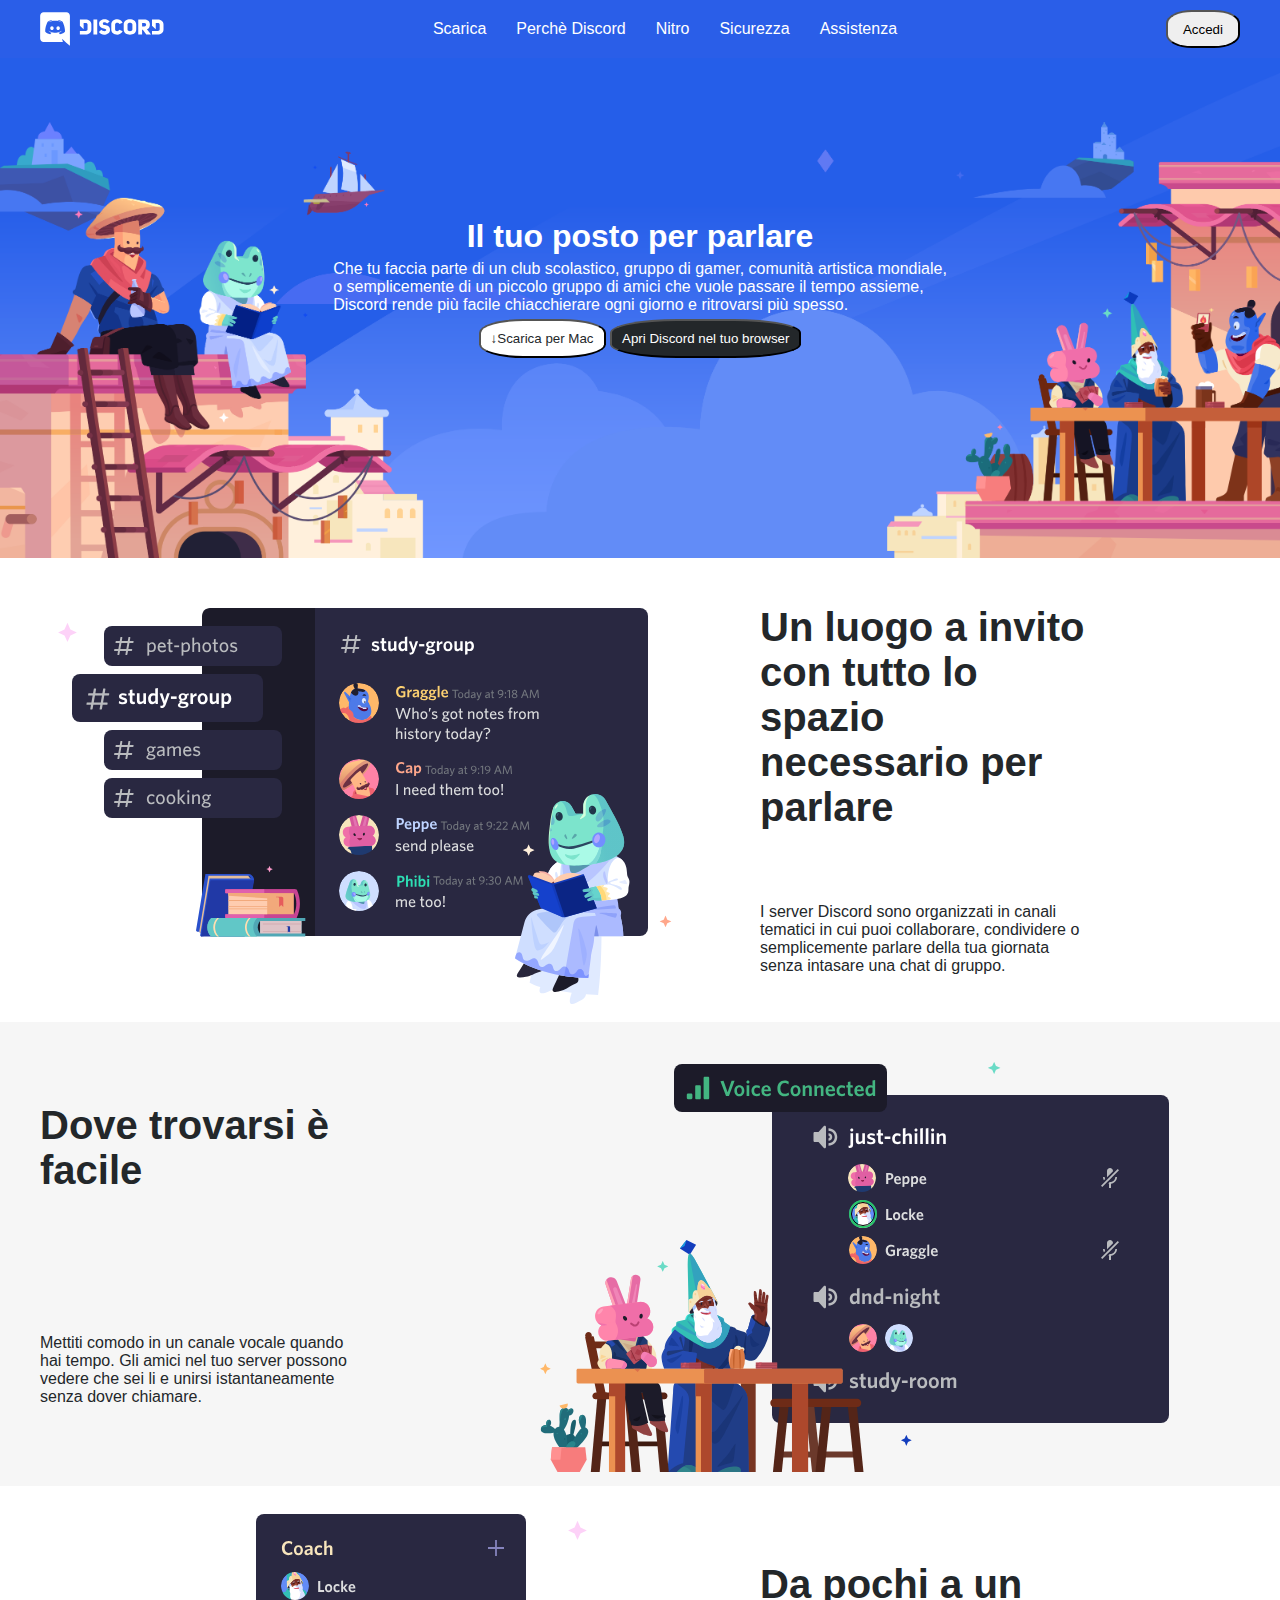
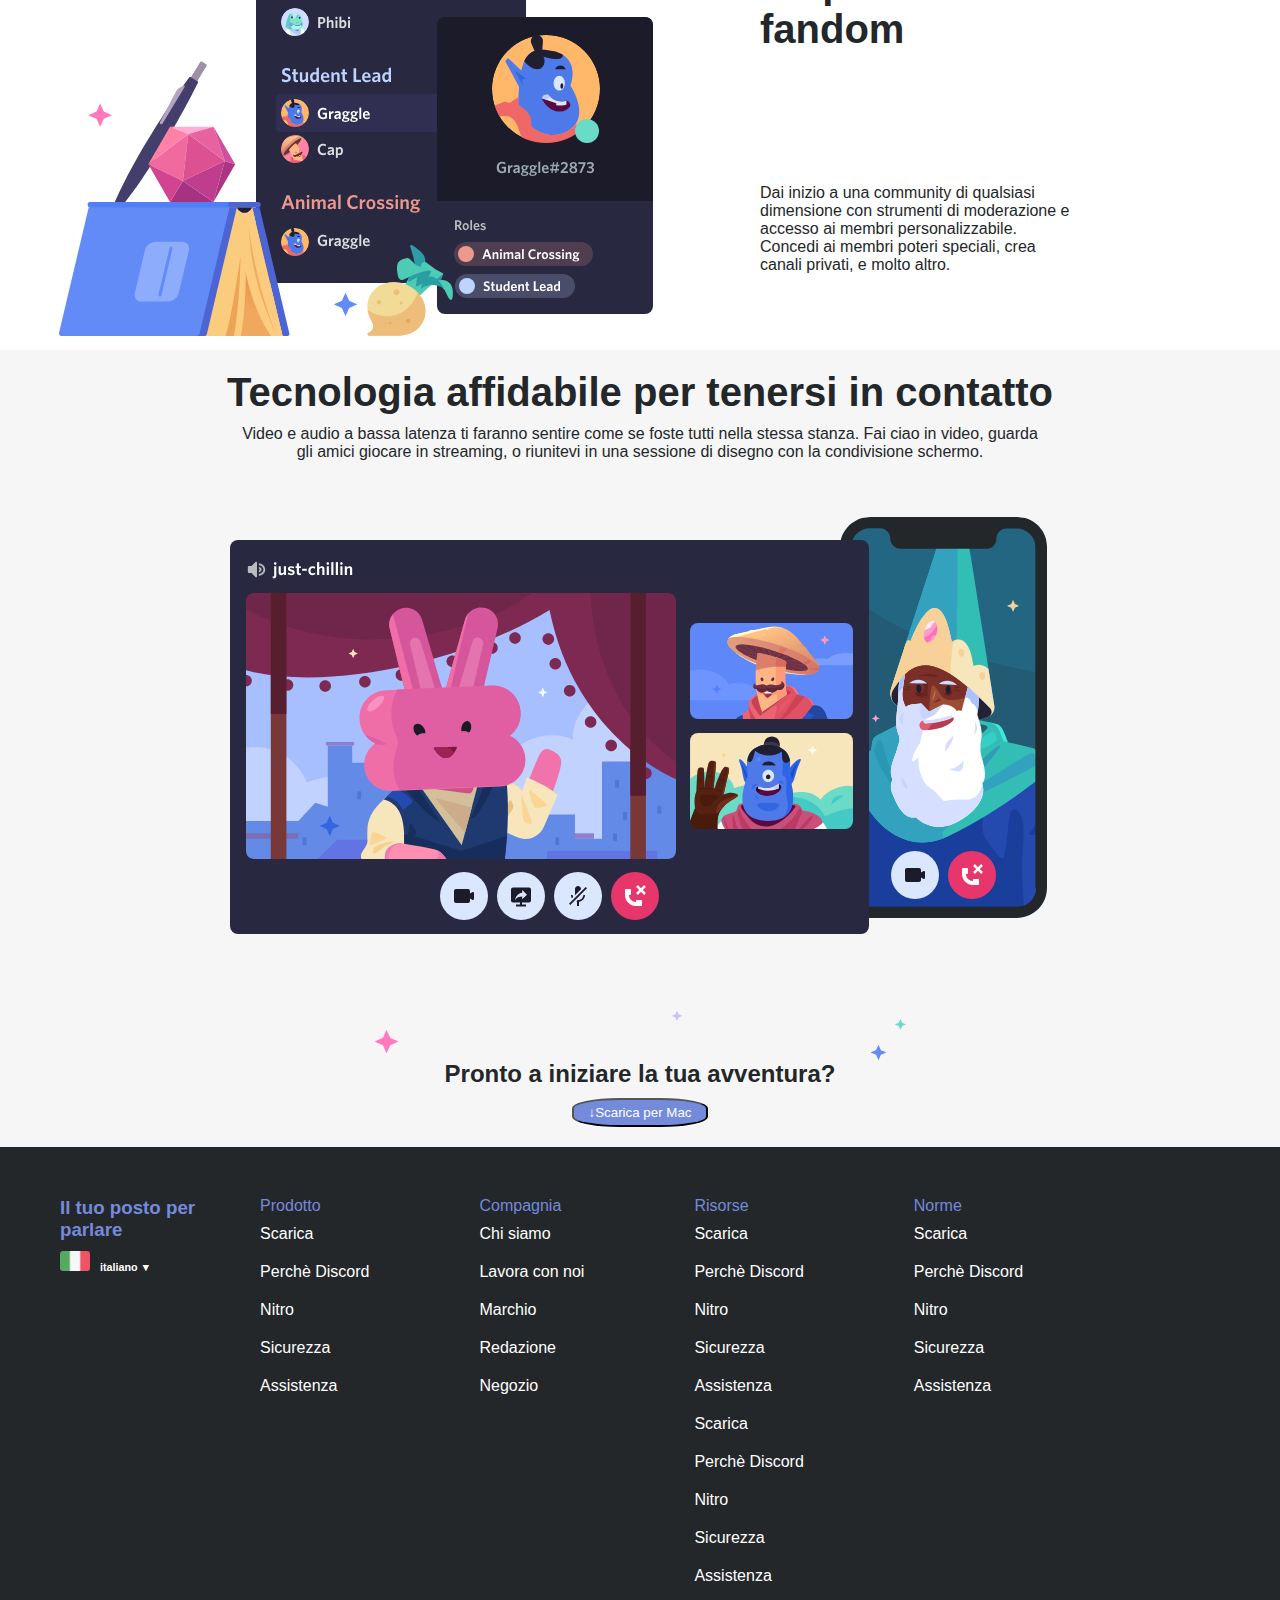
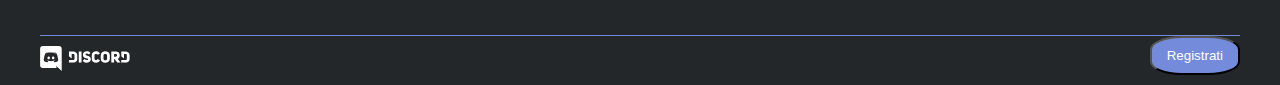
==== index.html @ 749db41f "create html, css, assets" ====
<!DOCTYPE html>
<html lang="en">
<head>
    <meta charset="UTF-8">
    <meta name="viewport" content="width=device-width, initial-scale=1.0">
    <link rel="stylesheet" href="css/style.css">
    <title> htmlcss-struttura-discord </title>
</head>
<body>
    <header>
        <div class="container display-flex">
            <img src="img/logo.svg" alt="logo Discord">
            <ul class="container display-flex">
                <li><a href="#">Scarica</a></li>
                <li><a href="#">Perchè Discord</a></li>
                <li><a href="#">Nitro</a></li>
                <li><a href="#">Sicurezza</a></li>
                <li><a href="#">Assistenza</a></li>
            </ul>
            <button>Accedi</button>
        </div>   
    </header>

    <main>
        <section id="hero">
            <div class="container-small">
                <h1>Il tuo posto per parlare</h1>
                <p> Che tu faccia parte di un club scolastico, gruppo di gamer, comunità artistica mondiale,<br> o semplicemente di un piccolo gruppo di amici che vuole passare il tempo assieme,<br> Discord rende più facile chiacchierare ogni giorno e ritrovarsi più spesso.</p>
                <div>
                    <button class="button-left">&#8595;Scarica per Mac</button>
                    <button class="button-right">Apri Discord nel tuo browser</button>
                </div>    
            </div>

        </section>
        <section id="place">
            <div  class="container display-flex">
                <div class="image">
                    <img src="img/item1.svg" alt="gruppo studio">
                </div>
                <div class="text">
                    <h2>Un luogo a invito <br>con tutto lo <br>spazio <br>necessario per <br>parlare</h2>
                    <p>I server Discord sono organizzati in canali <br> tematici in cui puoi collaborare, condividere o <br> semplicemente parlare della tua giornata <br> senza intasare una chat di gruppo. </p>
                </div>
            </div>
        </section>

        <section id="meet">
            <div class= "container display-flex">
                <div class="text">
                    <h2>Dove trovarsi è <br> facile</h2>
                    <p>Mettiti comodo in un canale vocale quando <br> hai tempo. Gli amici nel tuo server possono <br>vedere che sei li e unirsi istantaneamente <br> senza dover chiamare.</p>
                </div>
                <div class="image">
                    <img src="img/item2.svg" alt="canale vocale">
                </div>   
            </div>      
        </section>

        <section id="community">
            <div class="container display-flex">
                <div class="image">
                    <img src="img/item3.svg" alt="community">
                </div>
                <div class="text">
                    <h2>Da pochi a un <br> fandom</h2>
                    <p>Dai inizio a una community di qualsiasi <br> dimensione con strumenti di moderazione e <br> accesso ai membri personalizzabile. <br> Concedi ai membri poteri speciali, crea <br> canali privati, e molto altro.</p>
                </div>
            </div>
        </section>

        <section id="technology">
            <div class="container ">
                <div class="technology-top">
                    <h2>Tecnologia affidabile per tenersi in contatto</h2>
                    <p>Video e audio a bassa latenza ti faranno sentire come se foste tutti nella stessa stanza. Fai ciao in video, guarda <br> gli amici giocare in streaming, o riunitevi in una sessione di disegno con la condivisione schermo.</p>
                </div>
                <div class="technology-bottom">
                    <img src="img/item4-big.svg" alt="technology">
                </div>
            </div>        
        </section>

        <section id="cta">
            <div class="debug container">
                <div class="stars">
                    <img src="img/stars.svg" alt="stelle">
                </div>
                <div>
                    <h2>Pronto a iniziare la tua avventura?</h2>
                </div>  
                <div class="btn">
                    <button>&#8595;Scarica per Mac</button>
                </div>
            </div>
        </section>
    </main>

    <footer>
        <section class="container footer-top">
            <div>
                <h3>Il tuo posto per <br> parlare</h3>
                <div class="flag">
                    <img src="img/ita.png" alt="bandiera italiana">
                    <h6>italiano &#9660;</h6>
                </div>   
            </div>   
            <div class="lista">
                <ul> <span>Prodotto</span>
                    <li><a href="#">Scarica</a></li>
                    <li><a href="#">Perchè Discord</a></li>
                    <li><a href="#">Nitro</a></li>
                    <li><a href="#">Sicurezza</a></li>
                    <li><a href="#">Assistenza</a></li>
                </ul>
                <ul> <span>Compagnia</span>
                    <li><a href="#">Chi siamo</a></li>
                    <li><a href="#">Lavora con noi</a></li>
                    <li><a href="#">Marchio</a></li>
                    <li><a href="#">Redazione</a></li>
                    <li><a href="#">Negozio</a></li>
                </ul>
                <ul> <span>Risorse</span>
                    <li><a href="#">Scarica</a></li>
                    <li><a href="#">Perchè Discord</a></li>
                    <li><a href="#">Nitro</a></li>
                    <li><a href="#">Sicurezza</a></li>
                    <li><a href="#">Assistenza</a></li>
                    <li><a href="#">Scarica</a></li>
                    <li><a href="#">Perchè Discord</a></li>
                    <li><a href="#">Nitro</a></li>
                    <li><a href="#">Sicurezza</a></li>
                    <li><a href="#">Assistenza</a></li>
                </ul>
                <ul> <span>Norme</span>
                    <li><a href="#">Scarica</a></li>
                    <li><a href="#">Perchè Discord</a></li>
                    <li><a href="#">Nitro</a></li>
                    <li><a href="#">Sicurezza</a></li>
                    <li><a href="#">Assistenza</a></li>
                </ul>
            </div>      
        </section>

        <section class="container display-flex footer-bottom">
            <div>
                <img class="logo" src="img/logo.svg" alt="logo Discord">
            </div>
            <button class="bottone">Registrati</button>
        </section>
    </footer>
</body>
</html>
---- css/style.css ----
*{
    margin: 0;
    padding: 0;
    box-sizing: border-box;
}

body{
    color: var(--dark);
    font-family: Arial, Helvetica, sans-serif;
}

:root{
    --blue: #2a5ee8;
    --violet: #748adb;
    --dark: #23272a;
    --gray: #f6f6f6;
}

.container{
    max-width: 1200px;
    margin: 0 auto;
}

.container-small{
    max-width: 800px;
    margin: 0 auto;
    padding-top: 150px;
    display: flex;
    flex-direction: column;
    justify-content: center;
    align-items: center;
}

header{
    background-color: var(--blue);
    padding: 10px;
}

ul{
    list-style: none;
    padding: 10px;
}

div ul li a{
    padding: 5px 15px;
    text-decoration: none;
    color: white;
}

button{
    padding: 5px 15px;
    border-radius: 35%;
}

h1{
    color: white;
}

#hero div p{
    color: white; 
    padding: 5px; 
}

.button-left{
    background-color: white;
    color: var(--dark);
    padding: 10px;
    border-radius: 35%;
}

.button-right{
    background-color: var(--dark);
    color: white;
    padding: 10px;
    border-radius: 35%;
}

.display-flex{
    display: flex;
    justify-content: space-between;
}

#hero{
    padding: 10px;
    background-color: var(--blue);
    background-image: url(../img/jumbo.png);
    background-size: cover;
    height: 500px;
}

#place{
    padding: 10px;
}

.image{
    width: 60%;
}

.text{
    width: 40%;
    display: flex;
    flex-direction: column;
    justify-content: space-around;
}

#place div h2{
    font-size: 40px;
    align-self: flex-start;
}

#meet{
    background-color: var(--gray);
    padding: 10px;
}

#meet div h2{
    font-size: 40px;
}

#community{
    padding: 10px;
}

#community div h2{
    font-size: 40px;
}

#technology{
    background-color: var(--gray);
    padding: 10px; 
}

.technology-top{
    text-align: center;
}

.technology-bottom{
    display: flex;
    justify-content: center;
}

#technology div h2{
    font-size: 40px;
    padding: 10px;
}

#cta{
    background-color: var(--gray);
    padding: 10px;
}

#cta div h2{
    text-align: center;
}

.stars{
    display: flex;
    justify-content: center;
}

.btn{
    display: flex;
    justify-content: center;
    padding: 10px;
}

#cta .btn button{
    background-color: var(--violet);
    color: white;
}

footer{
    background-color: var(--dark);
    color: white;
    padding: 10px;
}

.footer-top{
    border-bottom: 1px solid var(--violet);
    display: flex;
    justify-content: flex-start;
    padding: 20px;
}

footer h3{
    color: var(--violet);
    padding-top: 20px;
}

footer img{
    width: 40px;
    padding-right: 10px;
    margin-top: 10px;
}

.flag{
    display: flex;
    justify-content: flex-start;
    align-items: baseline
}

.lista{
    display: flex;
    justify-content: flex-start;
}

footer ul{
    color: var(--violet);
    padding: 20px;
    margin-left: 20px;
}

footer ul li{
    padding: 10px;
}

span{
    margin-left: 25px;
}

.logo{
    width: 100px;
}

.bottone{
    background-color: var(--violet);
    color: white;
}
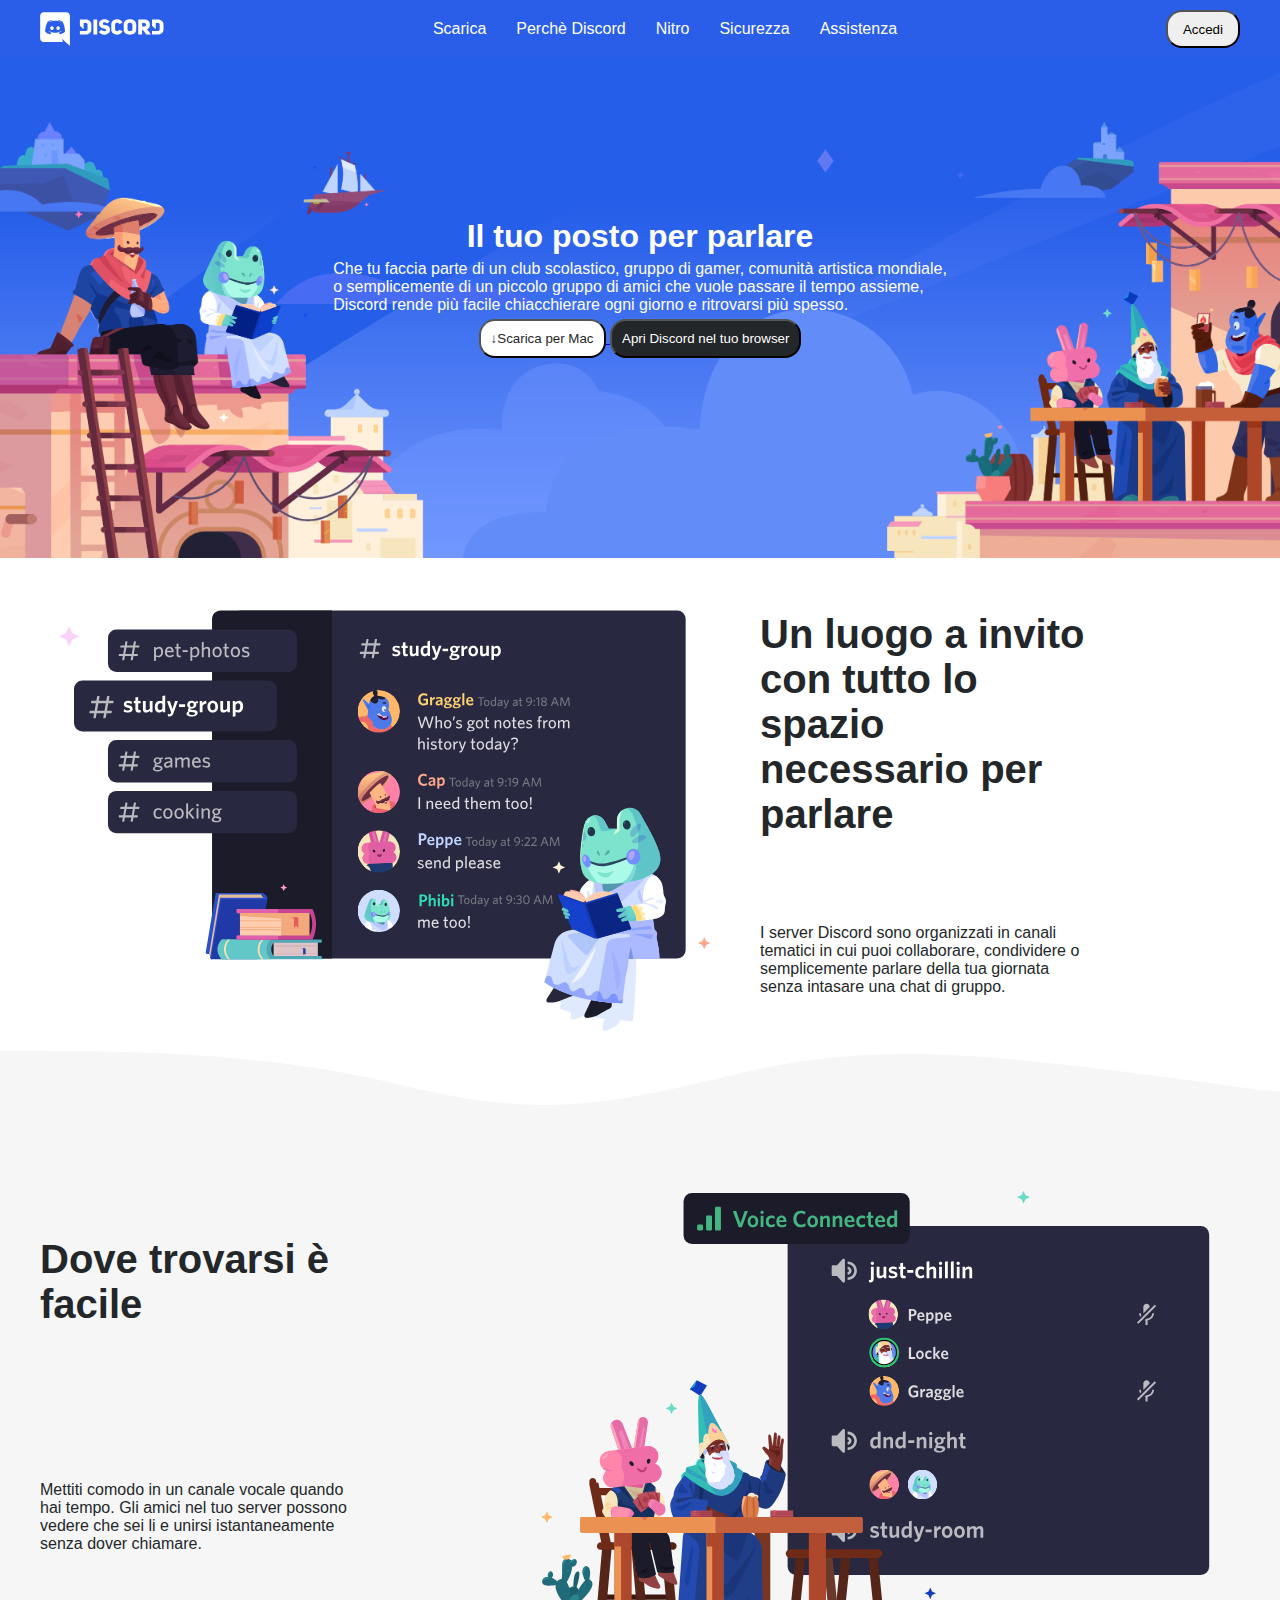
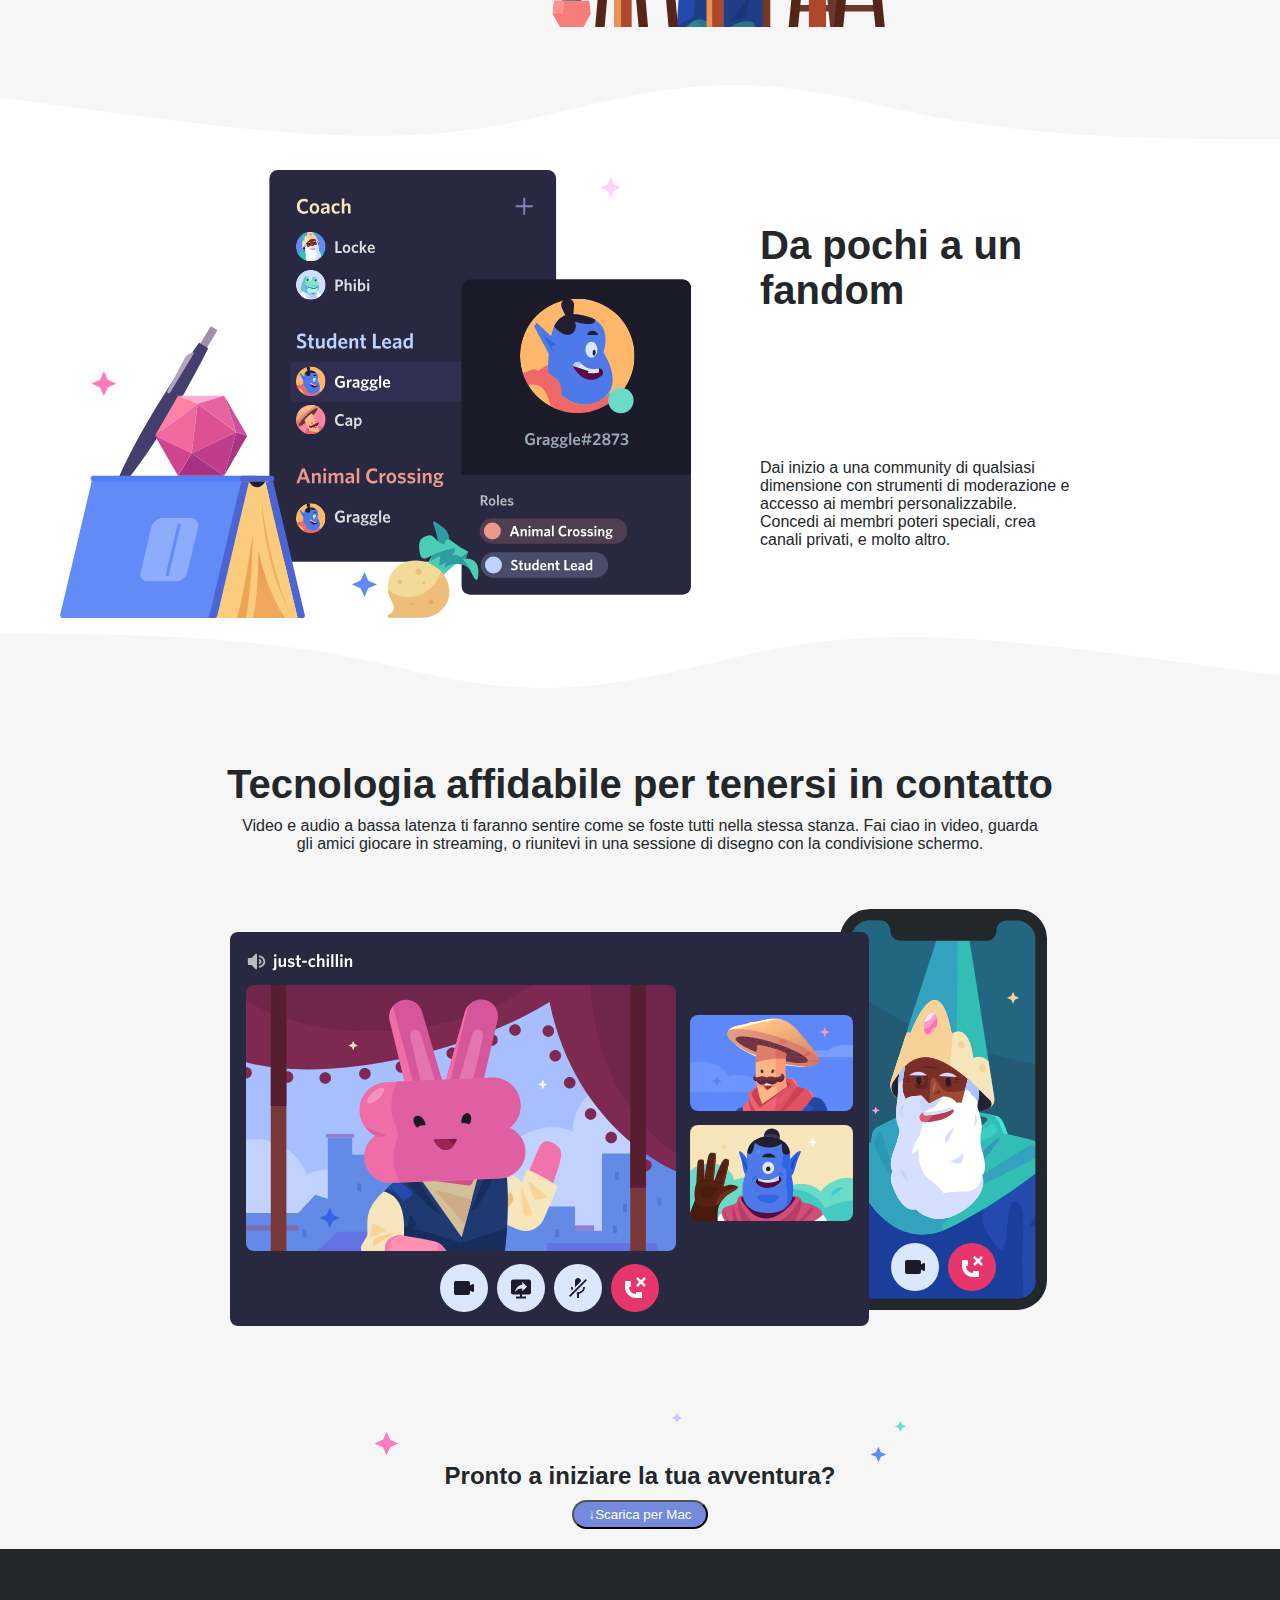
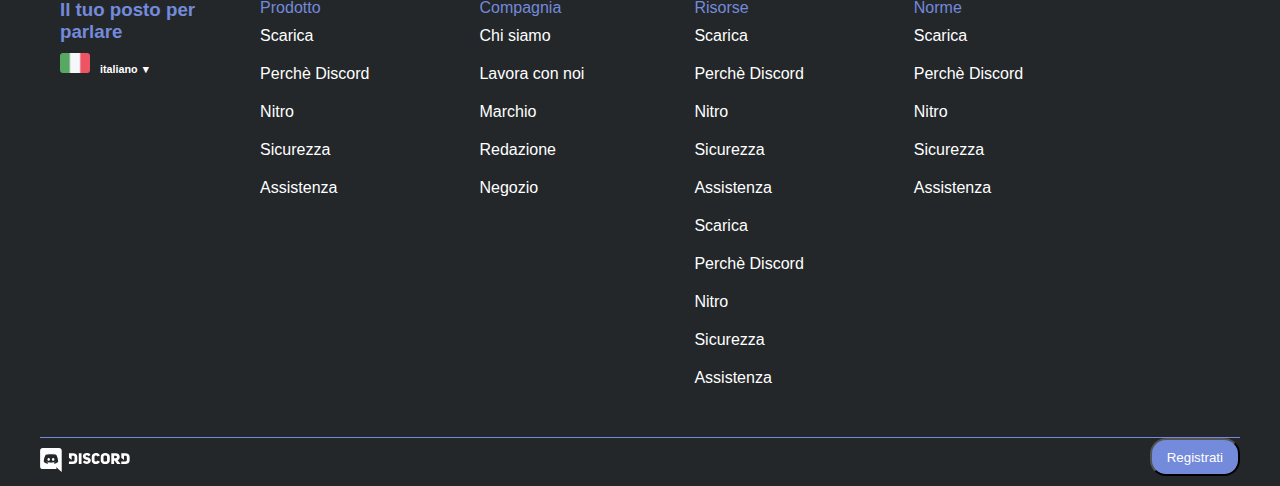
==== commit 868f716c: "create waves" ====
--- a/index.html
+++ b/index.html
@@ -3,6 +3,7 @@
 <head>
     <meta charset="UTF-8">
     <meta name="viewport" content="width=device-width, initial-scale=1.0">
+    <link rel="stylesheet" href="https://cdnjs.cloudflare.com/ajax/libs/font-awesome/6.6.0/css/all.min.css" integrity="sha512-Kc323vGBEqzTmouAECnVceyQqyqdsSiqLQISBL29aUW4U/M7pSPA/gEUZQqv1cwx4OnYxTxve5UMg5GT6L4JJg==" crossorigin="anonymous" referrerpolicy="no-referrer"/>
     <link rel="stylesheet" href="css/style.css">
     <title> htmlcss-struttura-discord </title>
 </head>
@@ -27,7 +28,9 @@
                 <h1>Il tuo posto per parlare</h1>
                 <p> Che tu faccia parte di un club scolastico, gruppo di gamer, comunità artistica mondiale,<br> o semplicemente di un piccolo gruppo di amici che vuole passare il tempo assieme,<br> Discord rende più facile chiacchierare ogni giorno e ritrovarsi più spesso.</p>
                 <div>
-                    <button class="button-left">&#8595;Scarica per Mac</button>
+                    <a href="#cta">
+                        <button class="button-left">&#8595;Scarica per Mac</button>
+                    </a>
                     <button class="button-right">Apri Discord nel tuo browser</button>
                 </div>    
             </div>
@@ -45,17 +48,19 @@
             </div>
         </section>
 
+        <div class="wave"></div>  
         <section id="meet">
-            <div class= "container display-flex">
-                <div class="text">
-                    <h2>Dove trovarsi è <br> facile</h2>
-                    <p>Mettiti comodo in un canale vocale quando <br> hai tempo. Gli amici nel tuo server possono <br>vedere che sei li e unirsi istantaneamente <br> senza dover chiamare.</p>
-                </div>
-                <div class="image">
-                    <img src="img/item2.svg" alt="canale vocale">
-                </div>   
-            </div>      
+                <div class= "container display-flex">
+                    <div class="text">
+                        <h2>Dove trovarsi è <br> facile</h2>
+                        <p>Mettiti comodo in un canale vocale quando <br> hai tempo. Gli amici nel tuo server possono <br>vedere che sei li e unirsi istantaneamente <br> senza dover chiamare.</p>
+                    </div>
+                    <div class="image">
+                        <img src="img/item2.svg" alt="canale vocale">
+                    </div>    
+                </div>    
         </section>
+        <div class="wave-rotate"></div>
 
         <section id="community">
             <div class="container display-flex">
@@ -69,6 +74,7 @@
             </div>
         </section>
 
+        <div class="wave"></div> 
         <section id="technology">
             <div class="container ">
                 <div class="technology-top">
--- a/css/style.css
+++ b/css/style.css
@@ -2,6 +2,10 @@
     margin: 0;
     padding: 0;
     box-sizing: border-box;
+}
+
+html{
+    scroll-behavior: smooth;
 }
 
 body{
@@ -49,7 +53,12 @@
 
 button{
     padding: 5px 15px;
-    border-radius: 35%;
+    border-radius: 16px;
+}
+
+button:hover{
+    cursor: pointer;
+    transform: scale(1.1);
 }
 
 h1{
@@ -65,14 +74,14 @@
     background-color: white;
     color: var(--dark);
     padding: 10px;
-    border-radius: 35%;
+    border-radius: 16px;
 }
 
 .button-right{
     background-color: var(--dark);
     color: white;
     padding: 10px;
-    border-radius: 35%;
+    border-radius: 16px;
 }
 
 .display-flex{
@@ -96,6 +105,11 @@
     width: 60%;
 }
 
+.image img{
+    width: 100%;
+    max-width: 100%;
+}
+
 .text{
     width: 40%;
     display: flex;
@@ -113,6 +127,19 @@
     padding: 10px;
 }
 
+.wave{
+    background-image: url(../img/wave.svg);
+    opacity: 0.03;
+    height: 100px;
+}
+
+.wave-rotate{
+    background-image: url(../img/wave.svg);
+    opacity: 0.03;
+    height: 100px;
+    transform: rotate(-180deg);
+}
+
 #meet div h2{
     font-size: 40px;
 }
@@ -127,7 +154,7 @@
 
 #technology{
     background-color: var(--gray);
-    padding: 10px; 
+    padding: 20px; 
 }
 
 .technology-top{
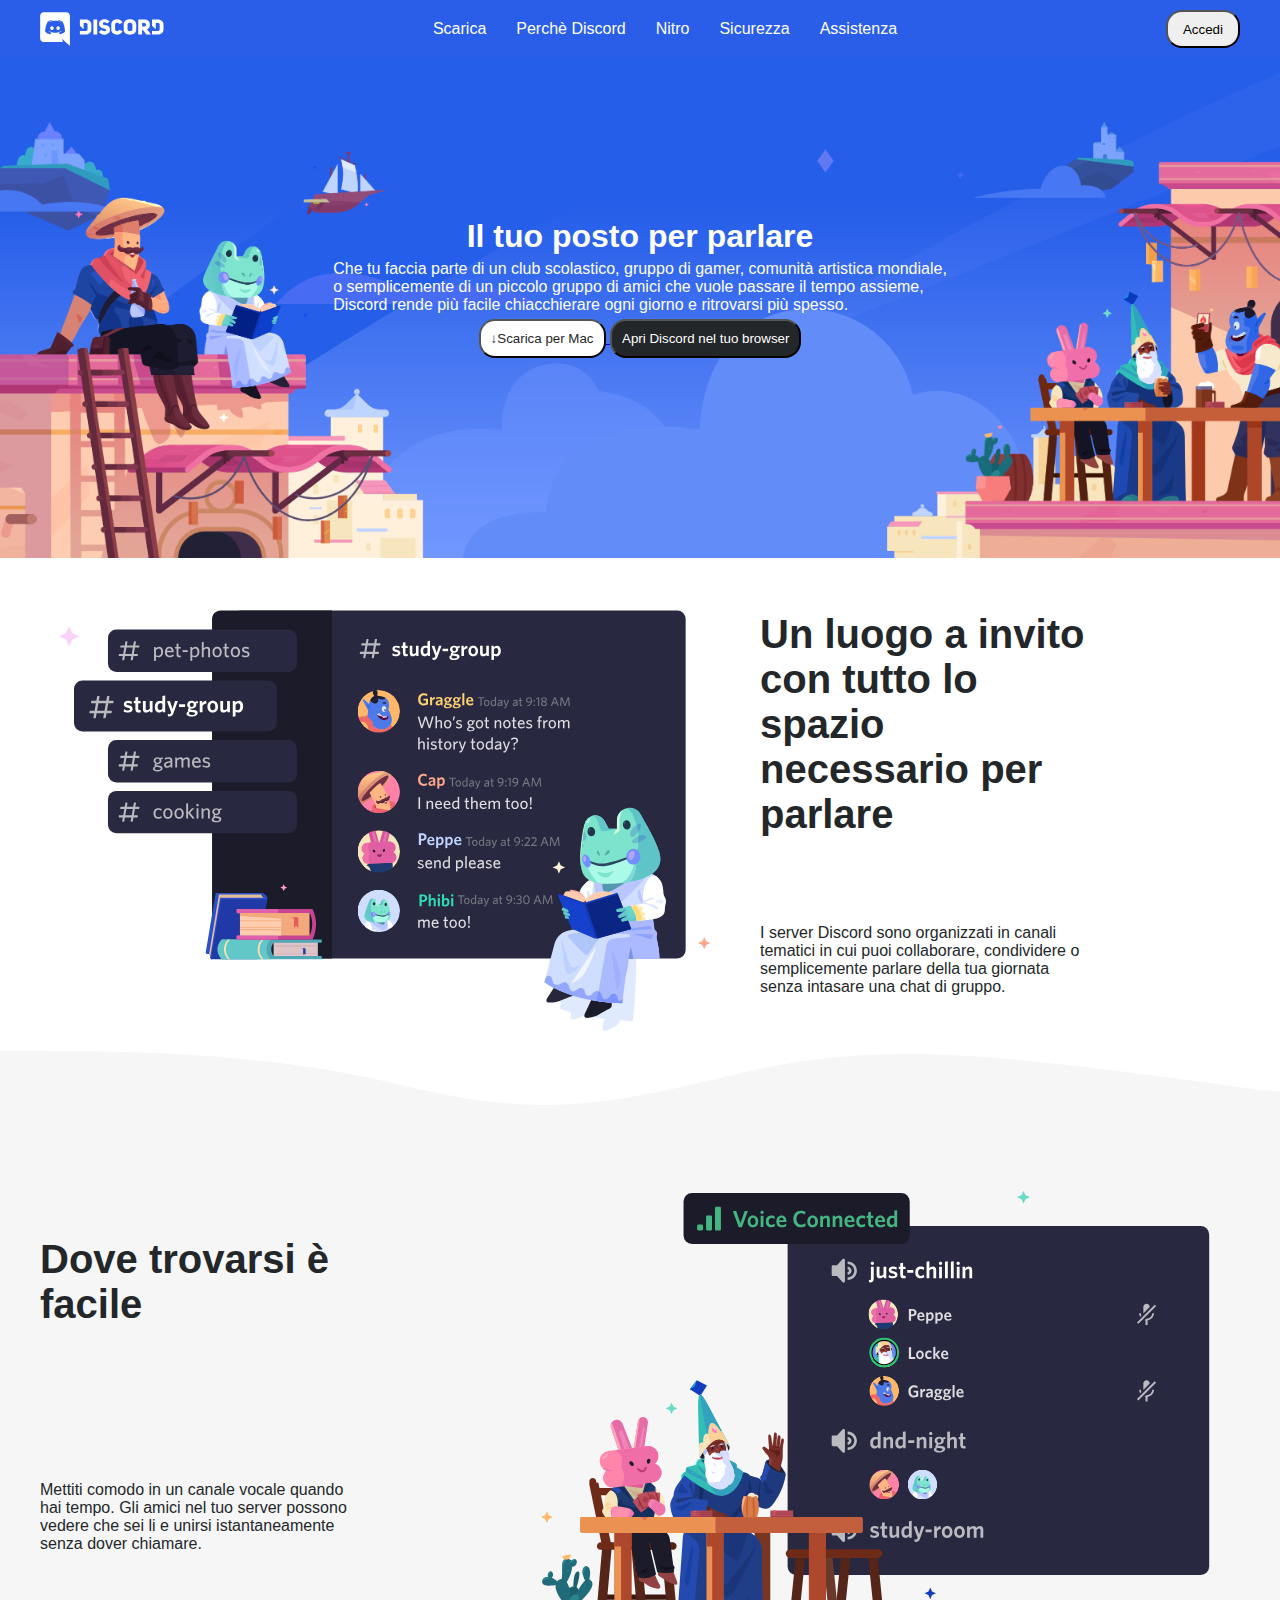
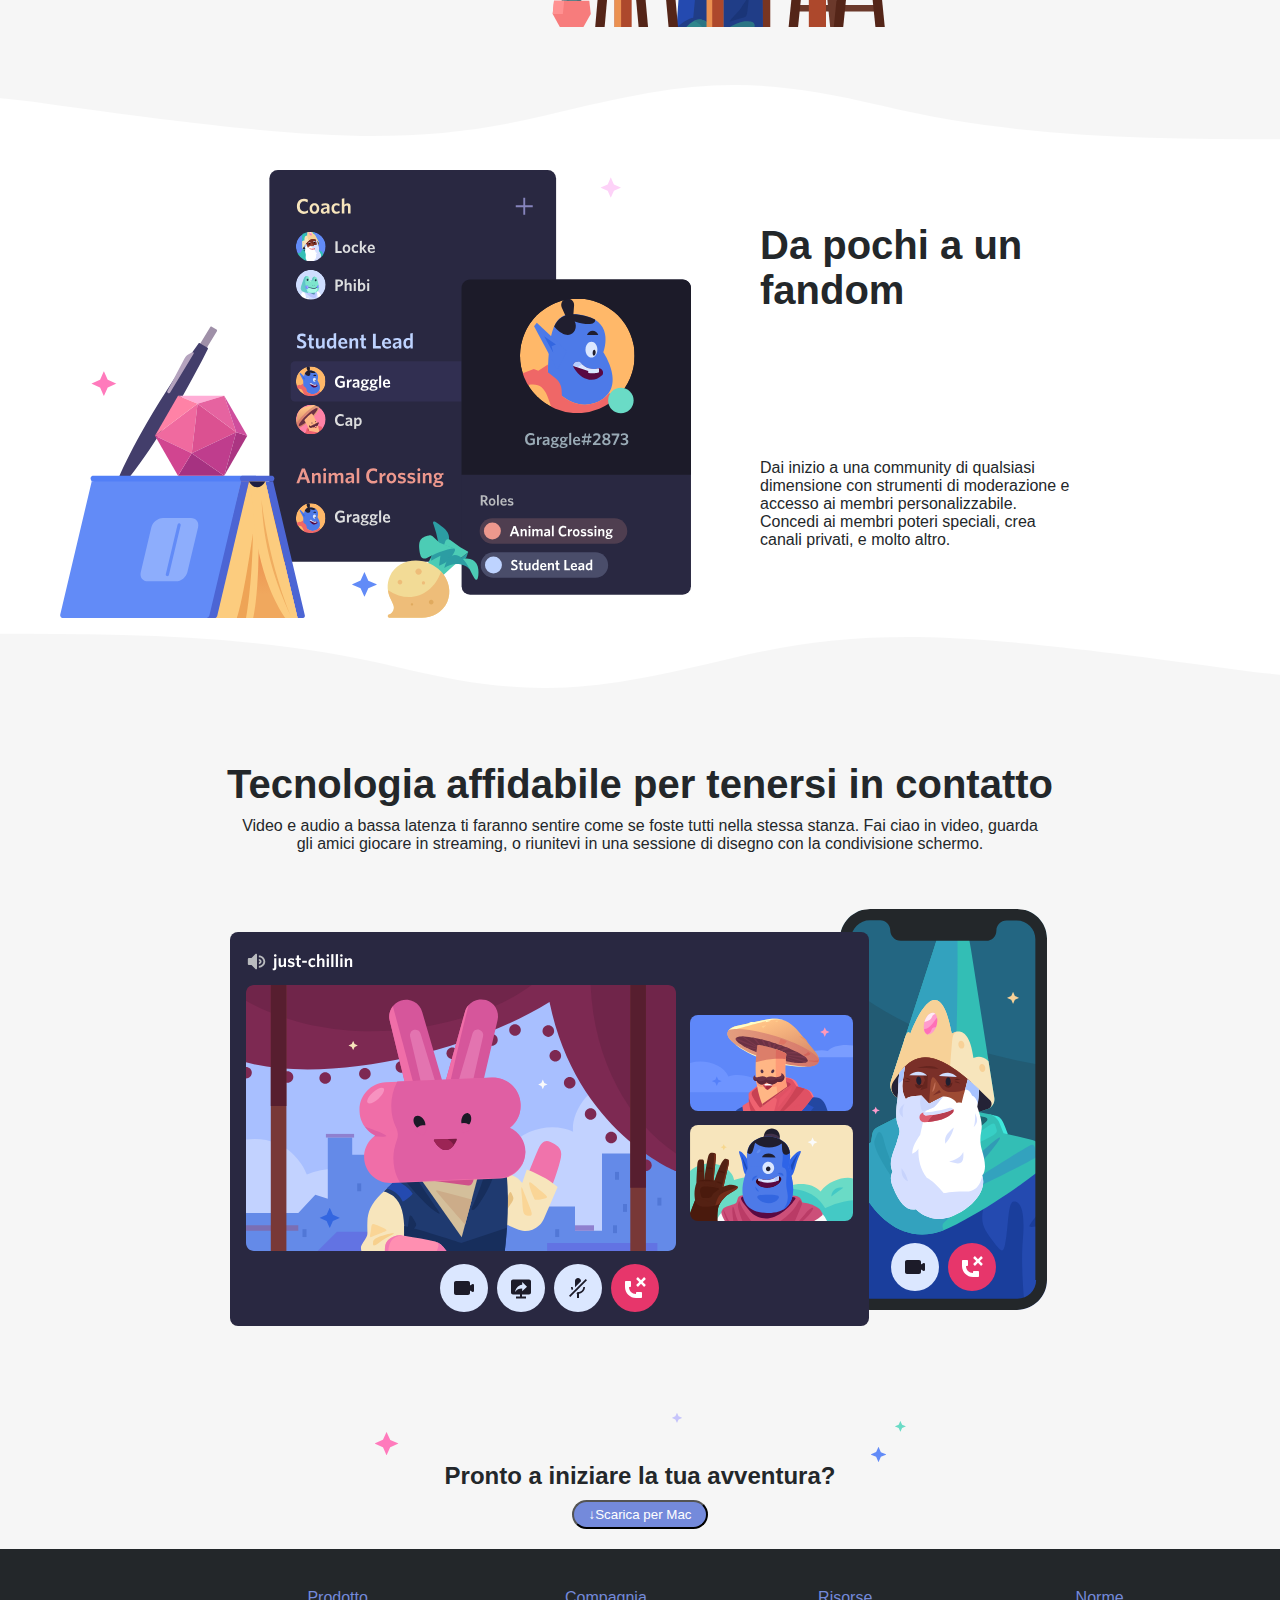
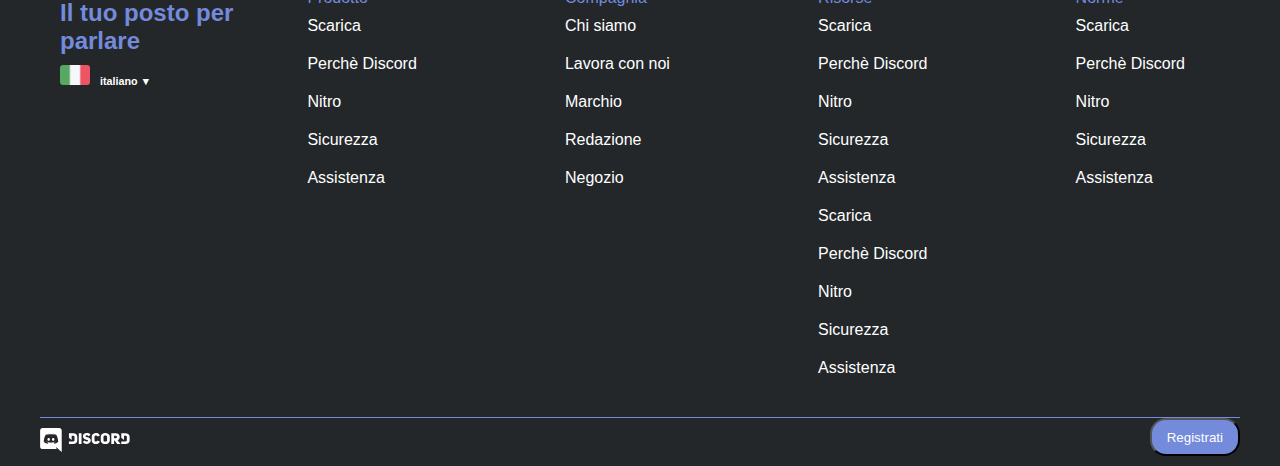
==== commit f752a29d: "icons" ====
--- a/index.html
+++ b/index.html
@@ -105,11 +105,17 @@
     <footer>
         <section class="container footer-top">
             <div>
-                <h3>Il tuo posto per <br> parlare</h3>
+                <h2>Il tuo posto per parlare</h2>
                 <div class="flag">
                     <img src="img/ita.png" alt="bandiera italiana">
-                    <h6>italiano &#9660;</h6>
-                </div>   
+                    <h6>italiano &#9660;</h6>    
+                </div> 
+                <div>
+                    <a href="#" i class="fa-brands fa-twitter"></a></i>
+                    <a href="#" i class="fa-brands fa-instagram"></a></i>
+                    <a href="#" i class="fa-brands fa-facebook"></a></i>
+                    <a href="#" i class="fa-brands fa-youtube"></a></i>
+                </div>  
             </div>   
             <div class="lista">
                 <ul> <span>Prodotto</span>
--- a/css/style.css
+++ b/css/style.css
@@ -51,6 +51,10 @@
     color: white;
 }
 
+a:hover{
+    text-decoration: underline;
+}
+
 button{
     padding: 5px 15px;
     border-radius: 16px;
@@ -59,6 +63,7 @@
 button:hover{
     cursor: pointer;
     transform: scale(1.1);
+    color: green;
 }
 
 h1{
@@ -209,9 +214,11 @@
     padding: 20px;
 }
 
-footer h3{
+footer h2{
     color: var(--violet);
     padding-top: 20px;
+    width: 100%;
+    
 }
 
 footer img{
@@ -228,13 +235,15 @@
 
 .lista{
     display: flex;
-    justify-content: flex-start;
+    justify-content: space-between;
+    width: 100%;
 }
 
 footer ul{
     color: var(--violet);
-    padding: 20px;
-    margin-left: 20px;
+    display: flex;
+    justify-content: flex-start;
+    flex-direction: column;
 }
 
 footer ul li{
@@ -254,6 +263,12 @@
     color: white;
 }
 
-
-
-
+.fa-brands, .fa-twitter{
+    padding: 10px;
+    font-size: 20px;
+    color: white;
+    text-decoration: none;
+}
+
+
+
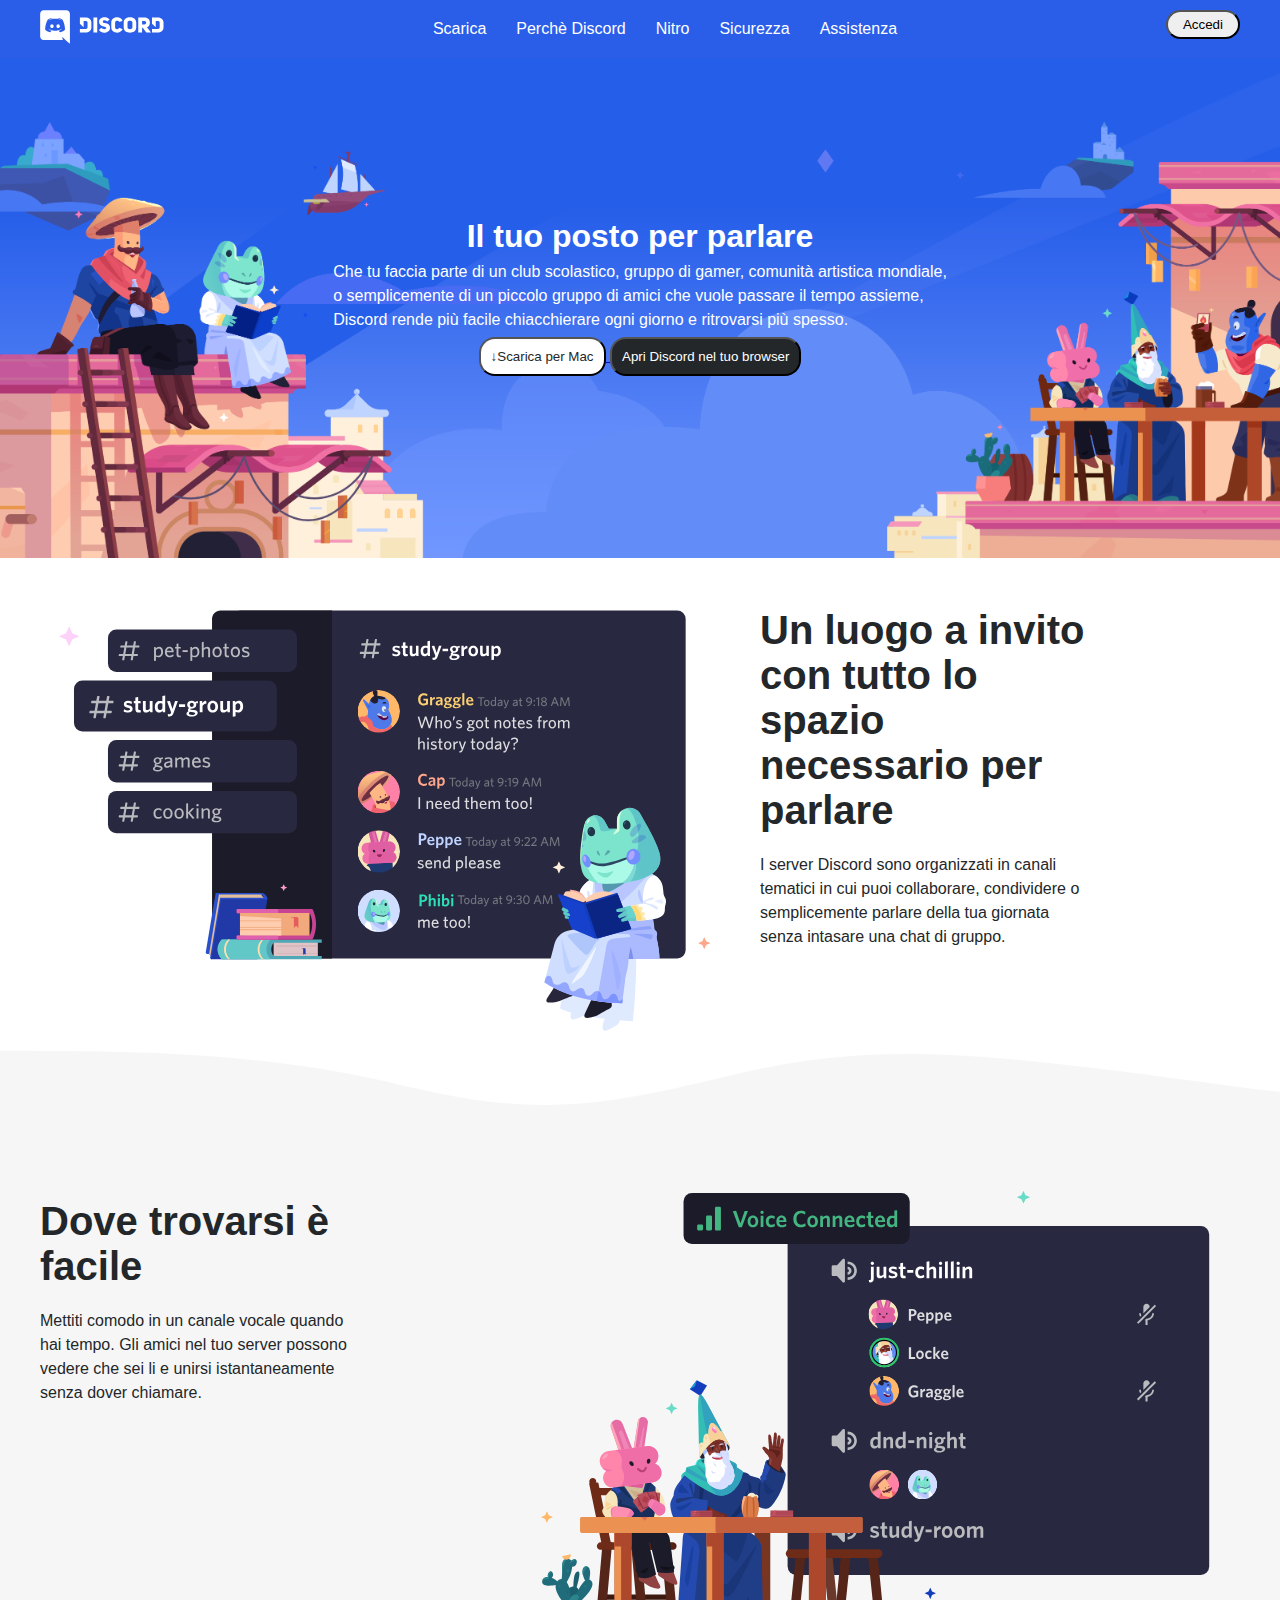
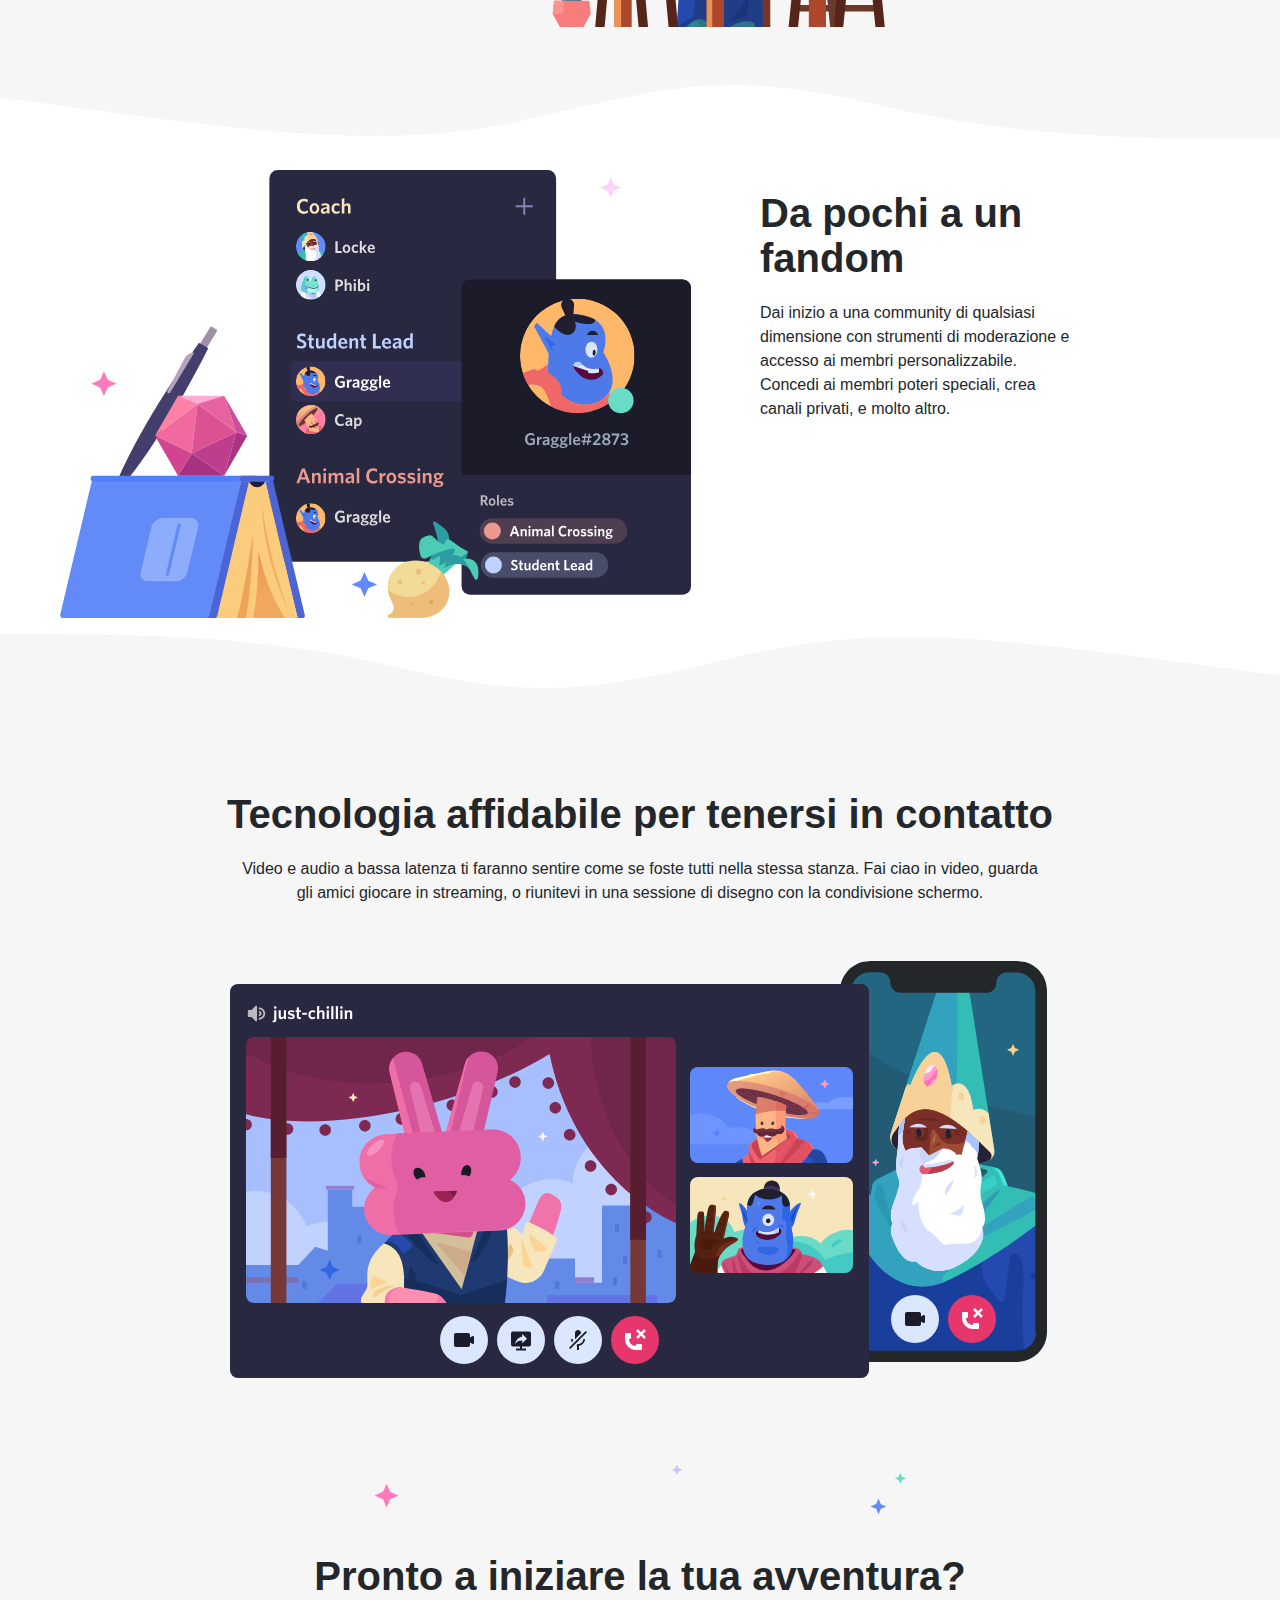
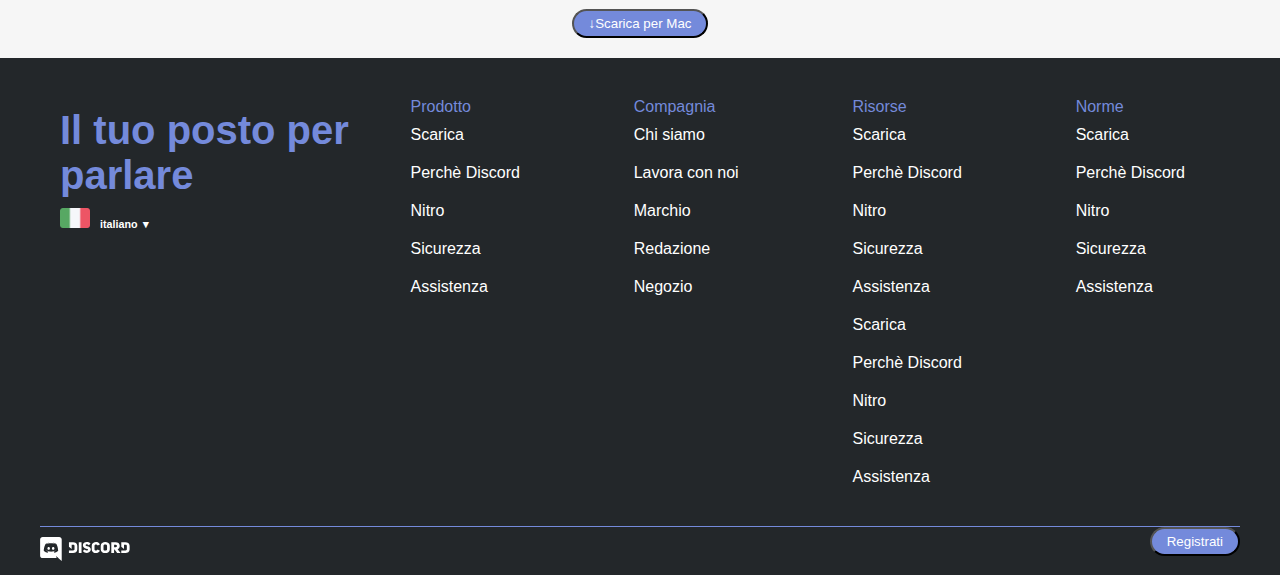
==== commit ec3d7e90: "create container left of accedi.html" ====
--- a/index.html
+++ b/index.html
@@ -5,7 +5,7 @@
     <meta name="viewport" content="width=device-width, initial-scale=1.0">
     <link rel="stylesheet" href="https://cdnjs.cloudflare.com/ajax/libs/font-awesome/6.6.0/css/all.min.css" integrity="sha512-Kc323vGBEqzTmouAECnVceyQqyqdsSiqLQISBL29aUW4U/M7pSPA/gEUZQqv1cwx4OnYxTxve5UMg5GT6L4JJg==" crossorigin="anonymous" referrerpolicy="no-referrer"/>
     <link rel="stylesheet" href="css/style.css">
-    <title> htmlcss-struttura-discord </title>
+    <title> htmlcss-discord </title>
 </head>
 <body>
     <header>
@@ -18,7 +18,9 @@
                 <li><a href="#">Sicurezza</a></li>
                 <li><a href="#">Assistenza</a></li>
             </ul>
-            <button>Accedi</button>
+            <a href="accedi.html">
+                <button>Accedi</button>
+            </a> 
         </div>   
     </header>
 
--- a/css/style.css
+++ b/css/style.css
@@ -1,3 +1,4 @@
+/*generals*/
 *{
     margin: 0;
     padding: 0;
@@ -11,6 +12,7 @@
 body{
     color: var(--dark);
     font-family: Arial, Helvetica, sans-serif;
+    
 }
 
 :root{
@@ -20,90 +22,20 @@
     --gray: #f6f6f6;
 }
 
-.container{
-    max-width: 1200px;
-    margin: 0 auto;
-}
-
-.container-small{
-    max-width: 800px;
-    margin: 0 auto;
-    padding-top: 150px;
-    display: flex;
-    flex-direction: column;
-    justify-content: center;
-    align-items: center;
-}
-
-header{
-    background-color: var(--blue);
-    padding: 10px;
-}
-
-ul{
-    list-style: none;
-    padding: 10px;
-}
-
-div ul li a{
-    padding: 5px 15px;
-    text-decoration: none;
-    color: white;
-}
-
-a:hover{
-    text-decoration: underline;
-}
-
-button{
-    padding: 5px 15px;
-    border-radius: 16px;
-}
-
-button:hover{
-    cursor: pointer;
-    transform: scale(1.1);
-    color: green;
-}
-
-h1{
-    color: white;
-}
-
-#hero div p{
-    color: white; 
-    padding: 5px; 
-}
-
-.button-left{
-    background-color: white;
-    color: var(--dark);
-    padding: 10px;
-    border-radius: 16px;
-}
-
-.button-right{
-    background-color: var(--dark);
-    color: white;
-    padding: 10px;
-    border-radius: 16px;
+h2{
+    font-size: 40px;
+    padding-top: 40px;
+}
+
+ p{
+    line-height: 1.5;
+    padding-top: 20px;
 }
 
 .display-flex{
     display: flex;
     justify-content: space-between;
-}
-
-#hero{
-    padding: 10px;
-    background-color: var(--blue);
-    background-image: url(../img/jumbo.png);
-    background-size: cover;
-    height: 500px;
-}
-
-#place{
-    padding: 10px;
+    align-items: flex-start;
 }
 
 .image{
@@ -120,16 +52,6 @@
     display: flex;
     flex-direction: column;
     justify-content: space-around;
-}
-
-#place div h2{
-    font-size: 40px;
-    align-self: flex-start;
-}
-
-#meet{
-    background-color: var(--gray);
-    padding: 10px;
 }
 
 .wave{
@@ -145,18 +67,103 @@
     transform: rotate(-180deg);
 }
 
-#meet div h2{
-    font-size: 40px;
-}
-
+/*containers*/
+.container{
+    max-width: 1200px;
+    margin: 0 auto;
+}
+
+.container-small{
+    max-width: 800px;
+    margin: 0 auto;
+    padding-top: 150px;
+    display: flex;
+    flex-direction: column;
+    justify-content: center;
+    align-items: center;
+}
+
+/*header*/
+header{
+    background-color: var(--blue);
+    padding: 10px;
+}
+
+ul{
+    list-style: none;
+    padding: 10px;
+}
+
+div ul li a{
+    padding: 5px 15px;
+    text-decoration: none;
+    color: white;
+}
+
+a:hover{
+    text-decoration: underline;
+}
+
+button{
+    padding: 5px 15px;
+    border-radius: 16px;
+}
+
+button:hover{
+    cursor: pointer;
+    transform: scale(1.1);
+    color: green;
+}
+
+h1{
+    color: white;
+}
+
+/*main-hero*/
+#hero div p{
+    color: white; 
+    padding: 5px; 
+}
+
+.button-left{
+    background-color: white;
+    color: var(--dark);
+    padding: 10px;
+    border-radius: 16px;
+}
+
+.button-right{
+    background-color: var(--dark);
+    color: white;
+    padding: 10px;
+    border-radius: 16px;
+}
+
+#hero{
+    padding: 10px;
+    background-color: var(--blue);
+    background-image: url(../img/jumbo.png);
+    background-size: cover;
+    height: 500px;
+}
+
+/*main-place*/
+#place{
+    padding: 10px;
+}
+
+/*main-meet*/
+#meet{
+    background-color: var(--gray);
+    padding: 10px;
+}
+
+/*main-community*/
 #community{
     padding: 10px;
 }
 
-#community div h2{
-    font-size: 40px;
-}
-
+/*main-technology*/
 #technology{
     background-color: var(--gray);
     padding: 20px; 
@@ -171,11 +178,7 @@
     justify-content: center;
 }
 
-#technology div h2{
-    font-size: 40px;
-    padding: 10px;
-}
-
+/*main-cta*/
 #cta{
     background-color: var(--gray);
     padding: 10px;
@@ -201,6 +204,7 @@
     color: white;
 }
 
+/*footer*/
 footer{
     background-color: var(--dark);
     color: white;
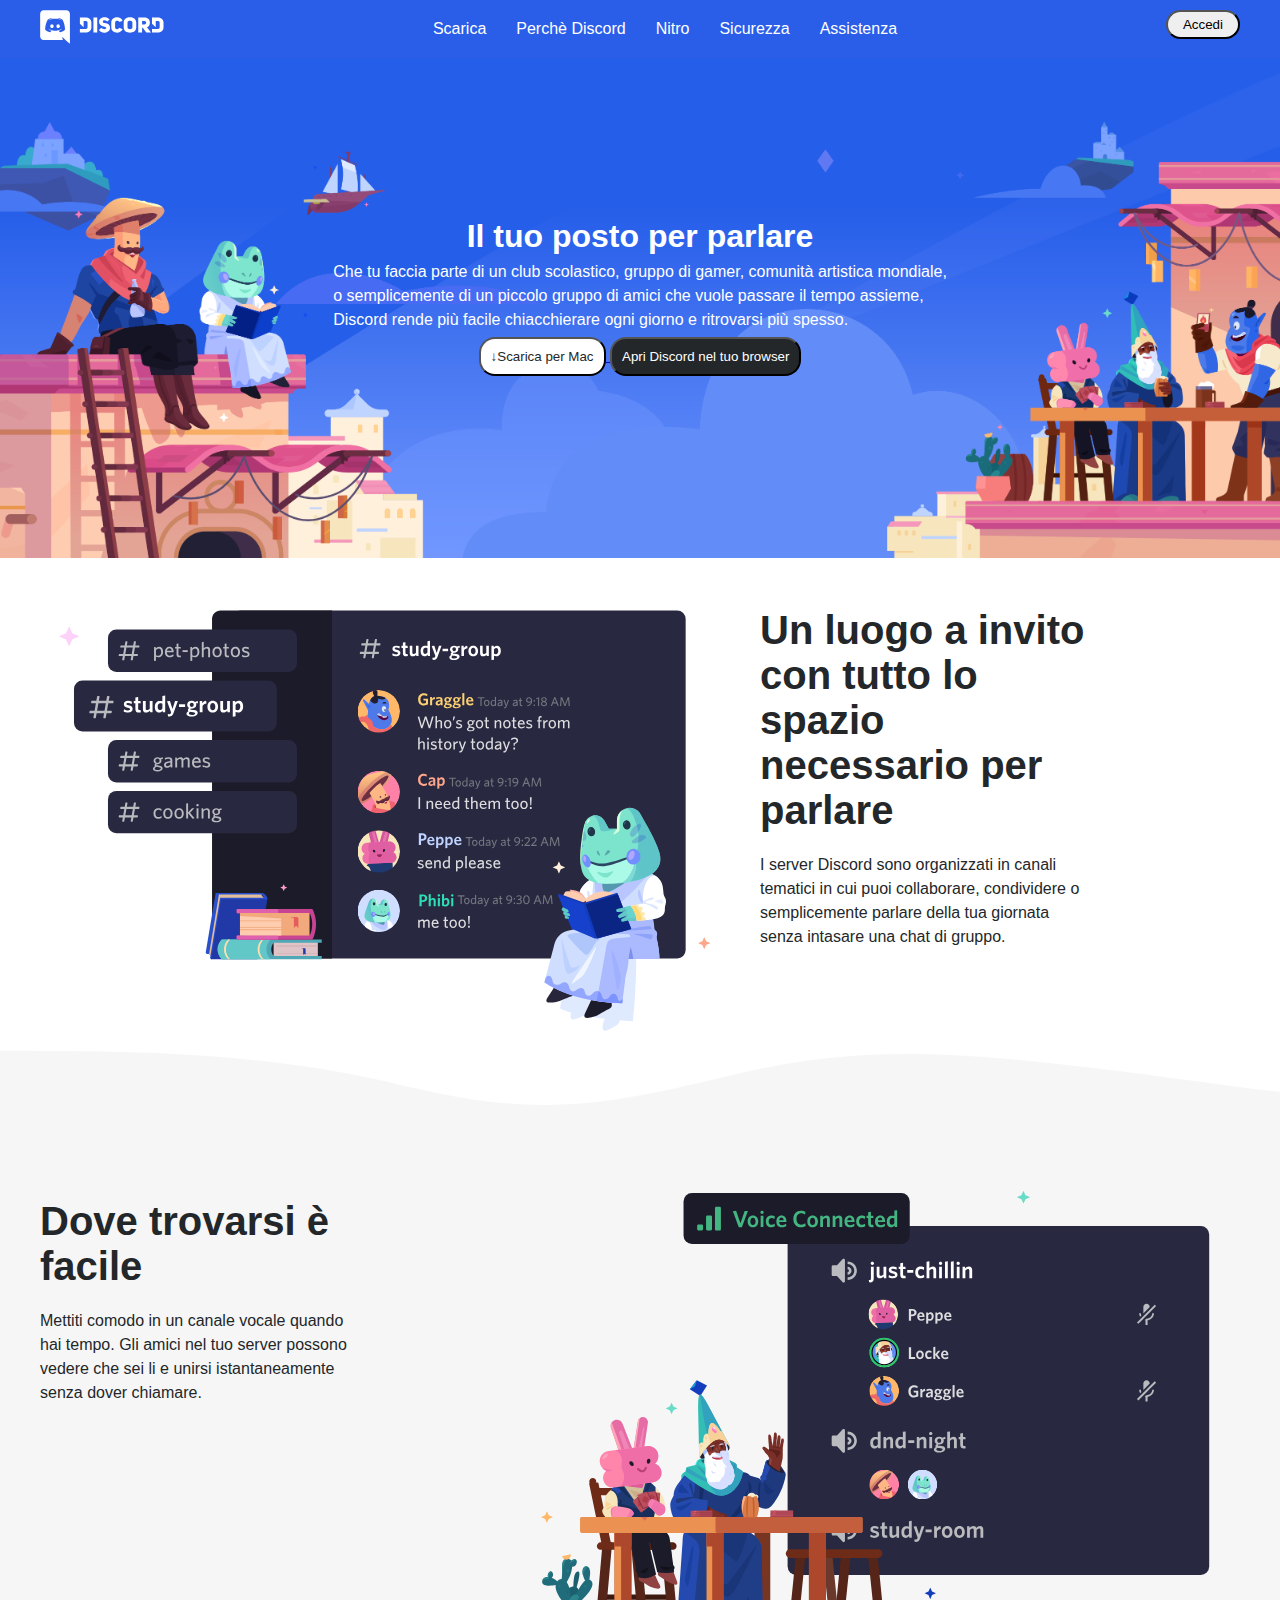
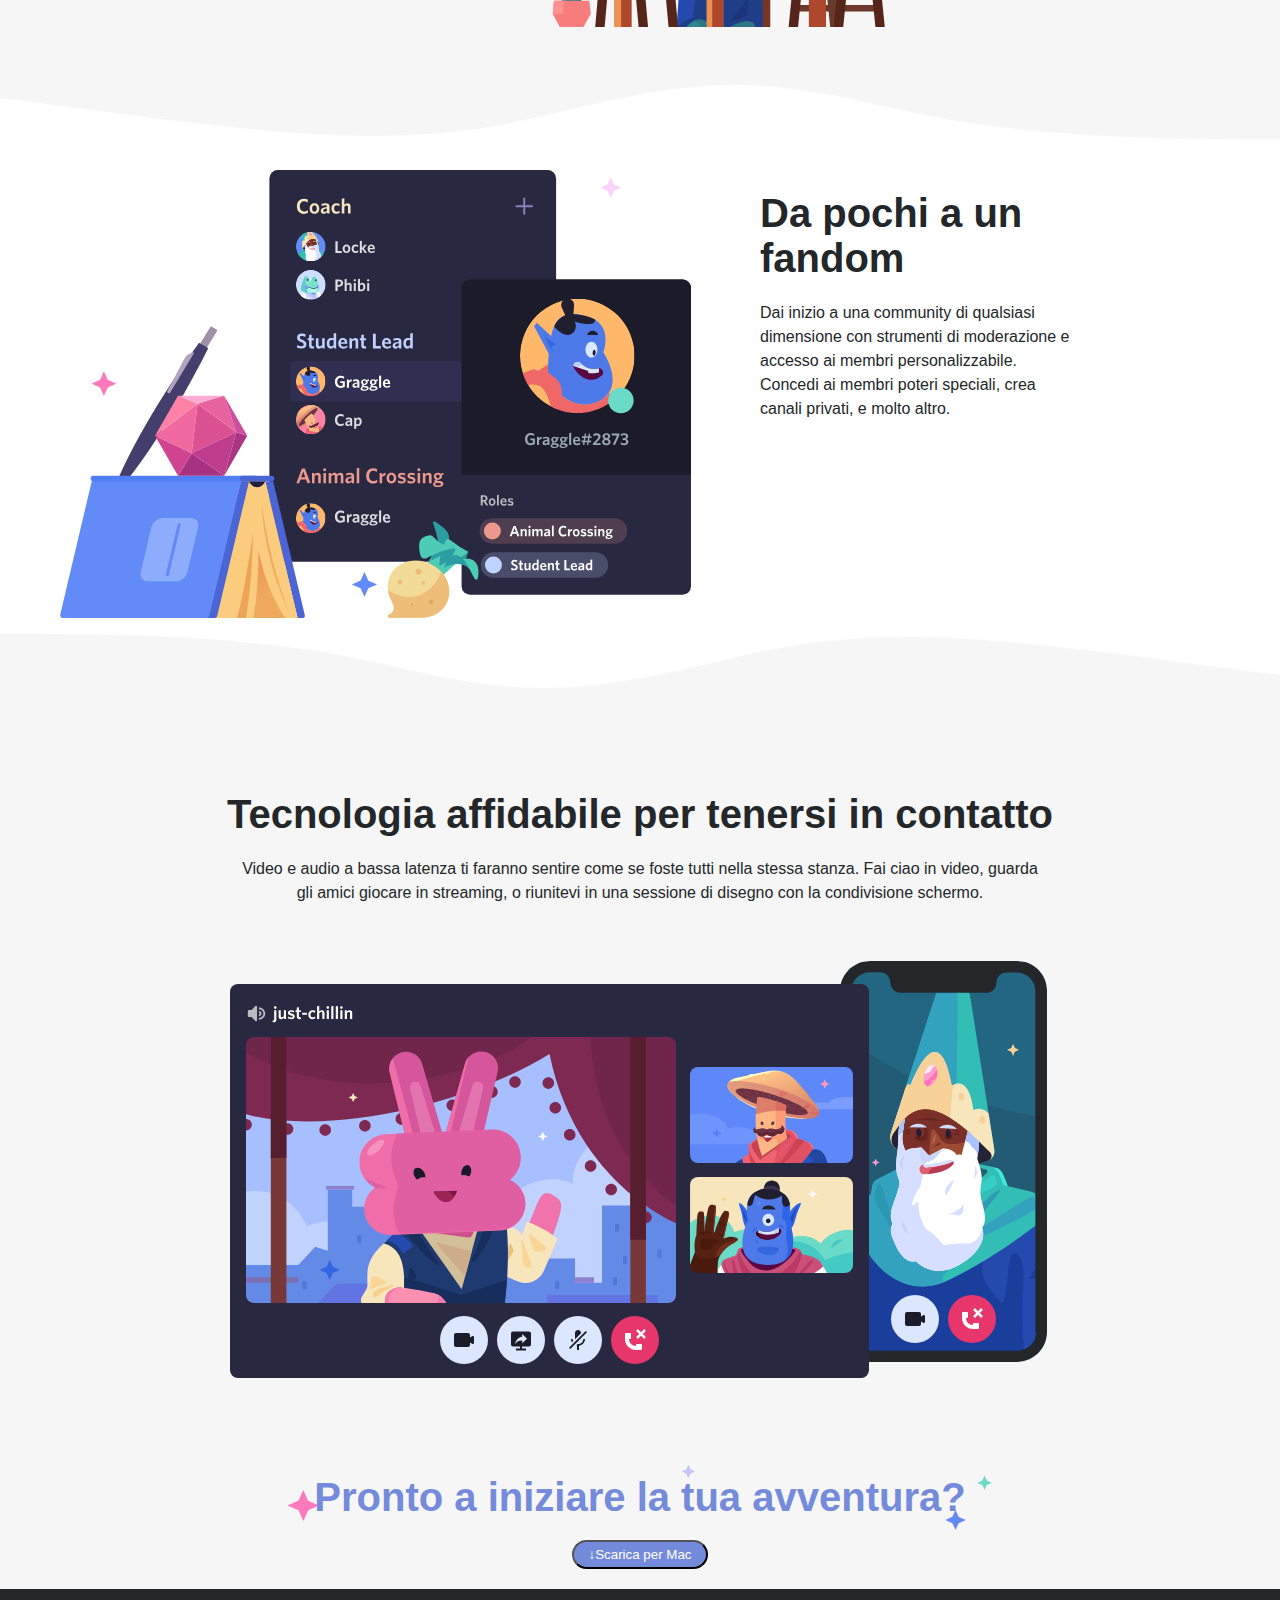
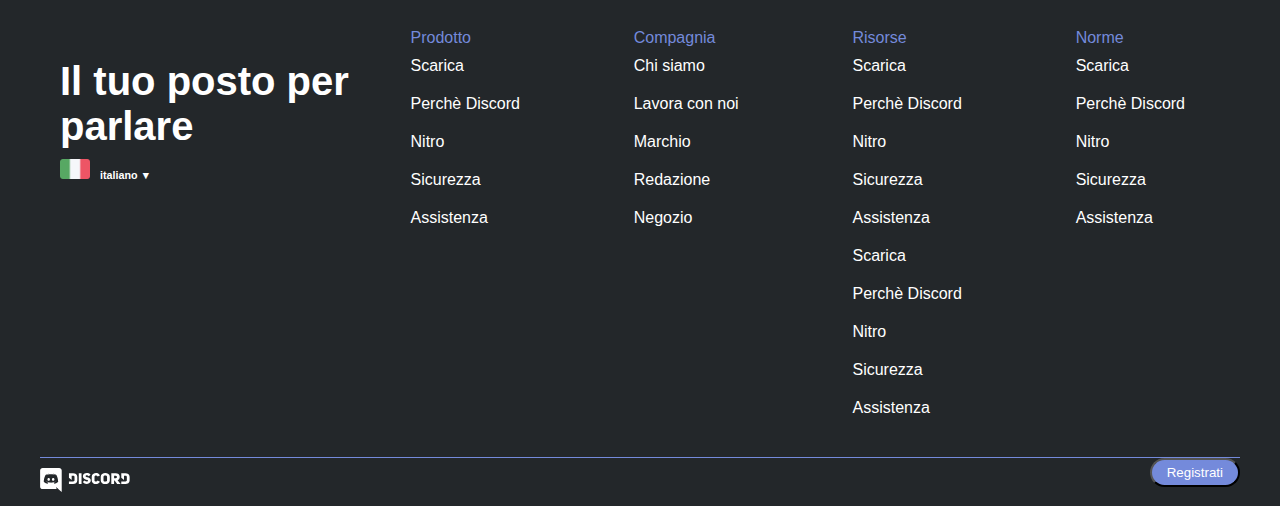
==== commit 26028c8c: "modifiche effettuate sulle stelle come immagine di background" ====
--- a/index.html
+++ b/index.html
@@ -8,6 +8,7 @@
     <title> htmlcss-discord </title>
 </head>
 <body>
+    <!--header-->
     <header>
         <div class="container display-flex">
             <img src="img/logo.svg" alt="logo Discord">
@@ -24,7 +25,9 @@
         </div>   
     </header>
 
+    <!--main-->
     <main>
+        <!--hero-->
         <section id="hero">
             <div class="container-small">
                 <h1>Il tuo posto per parlare</h1>
@@ -36,8 +39,9 @@
                     <button class="button-right">Apri Discord nel tuo browser</button>
                 </div>    
             </div>
+        </section>
 
-        </section>
+        <!--place-->
         <section id="place">
             <div  class="container display-flex">
                 <div class="image">
@@ -50,6 +54,7 @@
             </div>
         </section>
 
+        <!--meet-->
         <div class="wave"></div>  
         <section id="meet">
                 <div class= "container display-flex">
@@ -64,6 +69,7 @@
         </section>
         <div class="wave-rotate"></div>
 
+        <!--community-->
         <section id="community">
             <div class="container display-flex">
                 <div class="image">
@@ -76,6 +82,7 @@
             </div>
         </section>
 
+        <!--technology-->
         <div class="wave"></div> 
         <section id="technology">
             <div class="container ">
@@ -89,13 +96,11 @@
             </div>        
         </section>
 
+        <!--cta-->
         <section id="cta">
-            <div class="debug container">
-                <div class="stars">
-                    <img src="img/stars.svg" alt="stelle">
-                </div>
+            <div class="debug container">    
                 <div>
-                    <h2>Pronto a iniziare la tua avventura?</h2>
+                    <h3 class="stars">Pronto a iniziare la tua avventura?</h3>
                 </div>  
                 <div class="btn">
                     <button>&#8595;Scarica per Mac</button>
@@ -104,6 +109,7 @@
         </section>
     </main>
 
+    <!--footer-->
     <footer>
         <section class="container footer-top">
             <div>
@@ -112,13 +118,16 @@
                     <img src="img/ita.png" alt="bandiera italiana">
                     <h6>italiano &#9660;</h6>    
                 </div> 
+
+                <!--icons-->
                 <div>
                     <a href="#" i class="fa-brands fa-twitter"></a></i>
                     <a href="#" i class="fa-brands fa-instagram"></a></i>
                     <a href="#" i class="fa-brands fa-facebook"></a></i>
                     <a href="#" i class="fa-brands fa-youtube"></a></i>
                 </div>  
-            </div>   
+            </div>  
+            <!--list--> 
             <div class="lista">
                 <ul> <span>Prodotto</span>
                     <li><a href="#">Scarica</a></li>
@@ -156,6 +165,7 @@
             </div>      
         </section>
 
+        <!--footer bottom-->
         <section class="container display-flex footer-bottom">
             <div>
                 <img class="logo" src="img/logo.svg" alt="logo Discord">
--- a/css/style.css
+++ b/css/style.css
@@ -218,10 +218,15 @@
     padding: 20px;
 }
 
-footer h2{
+h3, .stars{
     color: var(--violet);
-    padding-top: 20px;
+    padding: 10px;
+    font-size: 40px;
     width: 100%;
+    background-image: url(../img/stars.svg);
+    background-size: contain;
+    background-repeat: no-repeat;
+    background-position: top;
     
 }
 
